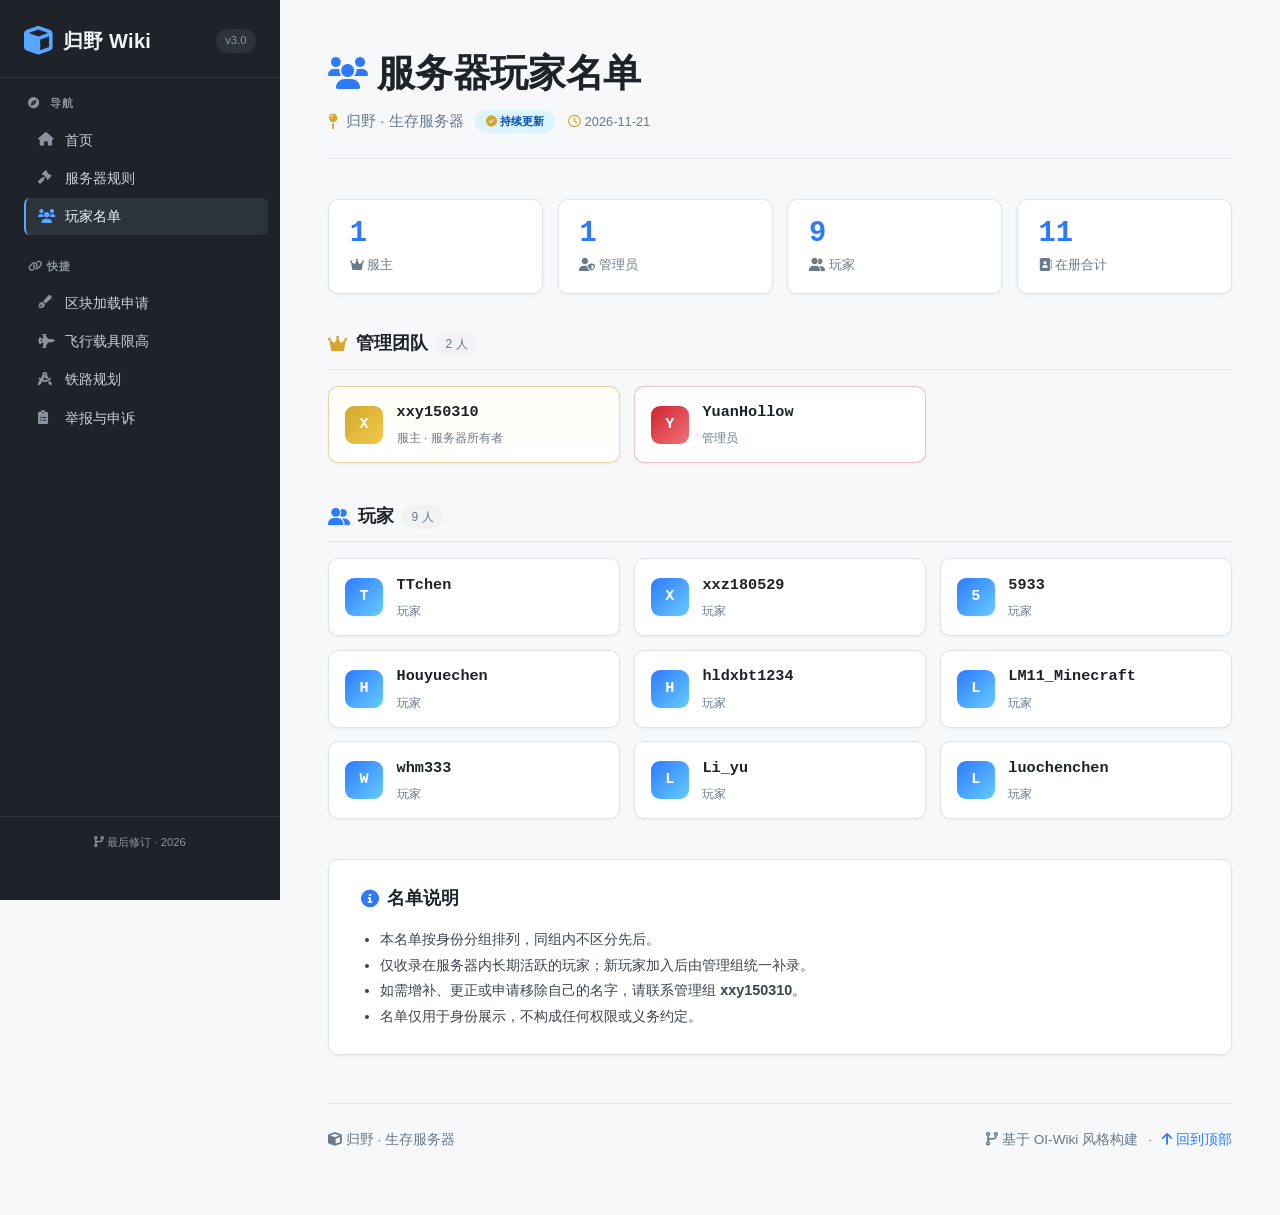
==== players.html @ c6d35677 "改为多页结构：新增 players.html 玩家名单页，抽出共用 css/js" ====
<!DOCTYPE html>
<html lang="zh-CN">
<head>
    <meta charset="UTF-8" />
    <meta name="viewport" content="width=device-width, initial-scale=1.0" />
    <title>服务器玩家名单 · 归野 Wiki</title>
    <meta name="description" content="归野生存服务器玩家名录：服主、管理员与玩家名单。" />
    <link rel="stylesheet" href="https://cdnjs.cloudflare.com/ajax/libs/font-awesome/6.0.0-beta3/css/all.min.css" />
    <link rel="stylesheet" href="css/style.css" />
</head>
<body>
    <button class="menu-toggle" id="menuToggle" aria-label="切换导航">
        <i class="fas fa-bars"></i>
        <span style="font-size:0.8rem;font-weight:500;">菜单</span>
    </button>

    <!-- 遮罩 -->
    <div class="overlay" id="overlay"></div>

    <!-- ===== 侧边栏 ===== -->
    <aside class="sidebar" id="sidebar">
        <div class="sidebar-brand">
            <i class="fas fa-cube"></i>
            <span>归野 Wiki</span>
            <small>v3.0</small>
        </div>

        <nav class="sidebar-nav">
            <div class="nav-section">
                <div class="nav-section-title"><i class="fas fa-compass" style="margin-right:0.4rem;"></i> 导航</div>
                <a href="index.html"><i class="fas fa-home"></i> 首页</a>
                <a href="rules.html"><i class="fas fa-gavel"></i> 服务器规则</a>
                <a class="active" href="players.html"><i class="fas fa-users"></i> 玩家名单</a>
            </div>

            <div class="nav-section">
                <div class="nav-section-title"><i class="fas fa-link"></i> 快捷</div>
                <a href="https://v.wjx.cn/vm/YYvvb5z.aspx" target="_blank"><i class="fas fa-pen-fancy"></i> 区块加载申请</a>
                <a href="rules.html#acc-kafu"><i class="fas fa-fighter-jet"></i> 飞行载具限高</a>
                <a href="rules.html#acc-rail"><i class="fas fa-drafting-compass"></i> 铁路规划</a>
                <a href="rules.html#acc-punish"><i class="fas fa-clipboard-list"></i> 举报与申诉</a>
            </div>
        </nav>

        <div style="padding:1rem 1.5rem;font-size:0.7rem;color:#8b949e;border-top:1px solid #2d333b;margin-top:auto;text-align:center;">
            <i class="fas fa-code-branch"></i> 最后修订 · 2026
        </div>
    </aside>

    <!-- ===== 主内容 ===== -->
    <main class="main" id="top">

        <div class="page active" id="page-players">
            <header class="page-header">
                <h1><i class="fas fa-users"></i> 服务器玩家名单</h1>
                <div class="subtitle">
                    <i class="fas fa-map-pin"></i> 归野 · 生存服务器
                    <span class="badge"><i class="fas fa-check-circle"></i> 持续更新</span>
                    <span style="color:var(--text-muted);font-size:0.8rem;margin-left:0.3rem;">
                        <i class="far fa-clock"></i> 2026-11-21
                    </span>
                </div>
            </header>

            <div class="stat-grid">
                <div class="stat-card">
                    <div class="stat-value">1</div>
                    <div class="stat-label"><i class="fas fa-crown"></i> 服主</div>
                </div>
                <div class="stat-card">
                    <div class="stat-value">1</div>
                    <div class="stat-label"><i class="fas fa-user-shield"></i> 管理员</div>
                </div>
                <div class="stat-card">
                    <div class="stat-value">9</div>
                    <div class="stat-label"><i class="fas fa-user-group"></i> 玩家</div>
                </div>
                <div class="stat-card">
                    <div class="stat-value">11</div>
                    <div class="stat-label"><i class="fas fa-address-book"></i> 在册合计</div>
                </div>
            </div>

            <section class="roster-section">
                <h2 class="roster-title">
                    <i class="fas fa-crown" style="color:var(--accent-orange);"></i> 管理团队
                    <span class="count">2 人</span>
                </h2>
                <div class="roster-grid">
            <div class="player-card owner">
                <div class="player-avatar">x</div>
                <div class="player-info">
                    <div class="player-name">xxy150310</div>
                    <div class="player-role">服主 · 服务器所有者</div>
                </div>
            </div>
            <div class="player-card admin">
                <div class="player-avatar">Y</div>
                <div class="player-info">
                    <div class="player-name">YuanHollow</div>
                    <div class="player-role">管理员</div>
                </div>
            </div>
                </div>
            </section>

            <section class="roster-section">
                <h2 class="roster-title">
                    <i class="fas fa-user-group" style="color:var(--accent-blue);"></i> 玩家
                    <span class="count">9 人</span>
                </h2>
                <div class="roster-grid">
            <div class="player-card player">
                <div class="player-avatar">T</div>
                <div class="player-info">
                    <div class="player-name">TTchen</div>
                    <div class="player-role">玩家</div>
                </div>
            </div>
            <div class="player-card player">
                <div class="player-avatar">x</div>
                <div class="player-info">
                    <div class="player-name">xxz180529</div>
                    <div class="player-role">玩家</div>
                </div>
            </div>
            <div class="player-card player">
                <div class="player-avatar">5</div>
                <div class="player-info">
                    <div class="player-name">5933</div>
                    <div class="player-role">玩家</div>
                </div>
            </div>
            <div class="player-card player">
                <div class="player-avatar">H</div>
                <div class="player-info">
                    <div class="player-name">Houyuechen</div>
                    <div class="player-role">玩家</div>
                </div>
            </div>
            <div class="player-card player">
                <div class="player-avatar">h</div>
                <div class="player-info">
                    <div class="player-name">hldxbt1234</div>
                    <div class="player-role">玩家</div>
                </div>
            </div>
            <div class="player-card player">
                <div class="player-avatar">L</div>
                <div class="player-info">
                    <div class="player-name">LM11_Minecraft</div>
                    <div class="player-role">玩家</div>
                </div>
            </div>
            <div class="player-card player">
                <div class="player-avatar">w</div>
                <div class="player-info">
                    <div class="player-name">whm333</div>
                    <div class="player-role">玩家</div>
                </div>
            </div>
            <div class="player-card player">
                <div class="player-avatar">L</div>
                <div class="player-info">
                    <div class="player-name">Li_yu</div>
                    <div class="player-role">玩家</div>
                </div>
            </div>
            <div class="player-card player">
                <div class="player-avatar">l</div>
                <div class="player-info">
                    <div class="player-name">luochenchen</div>
                    <div class="player-role">玩家</div>
                </div>
            </div>
                </div>
            </section>

            <section style="margin-top:2.5rem;">
                <div style="background:var(--bg-card);border-radius:var(--radius);border:1px solid var(--border-light);padding:1.5rem 2rem;box-shadow:var(--shadow-sm);">
                    <h3 style="font-size:1.1rem;font-weight:700;margin-bottom:0.8rem;display:flex;align-items:center;gap:0.5rem;">
                        <i class="fas fa-circle-info" style="color:var(--accent-blue);"></i> 名单说明
                    </h3>
                    <ul style="font-size:0.9rem;color:var(--text-secondary);line-height:1.8;padding-left:1.2rem;">
                        <li>本名单按身份分组排列，同组内不区分先后。</li>
                        <li>仅收录在服务器内长期活跃的玩家；新玩家加入后由管理组统一补录。</li>
                        <li>如需增补、更正或申请移除自己的名字，请联系管理组 <strong>xxy150310</strong>。</li>
                        <li>名单仅用于身份展示，不构成任何权限或义务约定。</li>
                    </ul>
                </div>
            </section>
        </div>

        <!-- 页脚 -->
        <footer class="footer">
            <span>
                <i class="fas fa-cube"></i> 归野 · 生存服务器
            </span>
            <span>
                <i class="fas fa-code-branch"></i> 基于 OI-Wiki 风格构建
                <span style="margin:0 0.4rem;">·</span>
                <a href="#" id="backToTop"><i class="fas fa-arrow-up"></i> 回到顶部</a>
            </span>
        </footer>

    </main>

    <!-- ============================================================ -->
    <!-- JavaScript -->
    <!-- ============================================================ -->
    <script src="js/main.js"></script>
</body>
</html>
---- css/style.css ----
/* ===== 全局重置 & 基础 ===== */
* {
    margin: 0;
    padding: 0;
    box-sizing: border-box;
}

:root {
    --bg-primary: #f6f8fa;
    --bg-sidebar: #1e2229;
    --bg-card: #ffffff;
    --text-primary: #1e2229;
    --text-secondary: #3d444d;
    --text-muted: #6a7a8a;
    --border-light: #e1e4e8;
    --accent-blue: #2d7aff;
    --accent-green: #2da44e;
    --accent-orange: #d4a72c;
    --accent-red: #cf222e;
    --shadow-sm: 0 1px 3px rgba(0, 0, 0, 0.06);
    --shadow-md: 0 4px 16px rgba(0, 0, 0, 0.08);
    --radius: 10px;
    --transition: 0.25s ease;
    --font-sans: -apple-system, BlinkMacSystemFont, "Segoe UI", Roboto, "Helvetica Neue", Arial, sans-serif;
    --font-mono: "SF Mono", "Fira Code", "Consolas", monospace;
}

html {
    font-size: 16px;
    scroll-behavior: smooth;
}

body {
    font-family: var(--font-sans);
    background: var(--bg-primary);
    color: var(--text-primary);
    line-height: 1.7;
    display: flex;
    min-height: 100vh;
}

/* ===== 侧边栏 ===== */
.sidebar {
    position: fixed;
    top: 0;
    left: 0;
    bottom: 0;
    width: 280px;
    background: var(--bg-sidebar);
    color: #c8d0d9;
    padding: 1.5rem 0 2rem 0;
    overflow-y: auto;
    z-index: 1000;
    display: flex;
    flex-direction: column;
    transition: transform 0.3s ease;
}

.sidebar::-webkit-scrollbar {
    width: 4px;
}
.sidebar::-webkit-scrollbar-thumb {
    background: #3d444d;
    border-radius: 4px;
}
.sidebar::-webkit-scrollbar-track {
    background: transparent;
}

.sidebar-brand {
    padding: 0 1.5rem 1.2rem 1.5rem;
    border-bottom: 1px solid #2d333b;
    display: flex;
    align-items: center;
    gap: 0.6rem;
    flex-shrink: 0;
}

.sidebar-brand i {
    font-size: 1.8rem;
    color: #58a6ff;
}

.sidebar-brand span {
    font-size: 1.25rem;
    font-weight: 700;
    color: #f0f6fc;
    letter-spacing: 0.3px;
}

.sidebar-brand small {
    font-size: 0.7rem;
    font-weight: 400;
    color: #8b949e;
    margin-left: auto;
    background: #2d333b;
    padding: 0.15rem 0.6rem;
    border-radius: 20px;
}

.sidebar-nav {
    flex: 1;
    padding: 1rem 0.75rem 1rem 1.5rem;
}

.sidebar-nav .nav-section {
    margin-bottom: 1.4rem;
}

.sidebar-nav .nav-section-title {
    font-size: 0.7rem;
    font-weight: 600;
    text-transform: uppercase;
    letter-spacing: 0.8px;
    color: #8b949e;
    margin-bottom: 0.5rem;
    padding-left: 0.25rem;
}

.sidebar-nav a {
    display: flex;
    align-items: center;
    gap: 0.6rem;
    padding: 0.4rem 0.75rem;
    border-radius: 6px;
    color: #c8d0d9;
    text-decoration: none;
    font-size: 0.9rem;
    transition: background var(--transition), color var(--transition);
    border-left: 2px solid transparent;
    margin-bottom: 1px;
    cursor: pointer;
}

.sidebar-nav a i {
    width: 1.1rem;
    font-size: 0.85rem;
    color: #8b949e;
    transition: color var(--transition);
}

.sidebar-nav a:hover {
    background: #2d333b;
    color: #f0f6fc;
}
.sidebar-nav a:hover i {
    color: #58a6ff;
}

.sidebar-nav a.active {
    background: #2d333b;
    color: #f0f6fc;
    border-left-color: #58a6ff;
}
.sidebar-nav a.active i {
    color: #58a6ff;
}

/* ===== 主内容 ===== */
.main {
    margin-left: 280px;
    flex: 1;
    padding: 2.5rem 3rem 4rem 3rem;
    max-width: 1100px;
}

/* ===== 页面切换 ===== */
.page {
    display: none;
    animation: fadeIn 0.3s ease;
}
.page.active {
    display: block;
}

@keyframes fadeIn {
    from {
        opacity: 0;
        transform: translateY(10px);
    }
    to {
        opacity: 1;
        transform: translateY(0);
    }
}

/* ===== 头部 ===== */
.page-header {
    margin-bottom: 2.5rem;
    padding-bottom: 1.5rem;
    border-bottom: 1px solid var(--border-light);
}

.page-header h1 {
    font-size: 2.4rem;
    font-weight: 700;
    letter-spacing: -0.3px;
    display: flex;
    align-items: center;
    gap: 0.6rem;
}

.page-header h1 i {
    color: var(--accent-blue);
    font-size: 2rem;
}

.page-header .subtitle {
    color: var(--text-muted);
    font-size: 0.95rem;
    margin-top: 0.2rem;
    display: flex;
    align-items: center;
    gap: 0.5rem;
    flex-wrap: wrap;
}

.page-header .subtitle i {
    color: var(--accent-orange);
}

.page-header .subtitle .badge {
    background: #ddf4ff;
    color: #0550ae;
    font-size: 0.7rem;
    font-weight: 600;
    padding: 0.1rem 0.7rem;
    border-radius: 20px;
    margin-left: 0.2rem;
}

/* ===== 首页卡片 ===== */
.home-grid {
    display: grid;
    grid-template-columns: 2fr 1fr;
    gap: 1.8rem;
    margin-top: 0.5rem;
}

@media (max-width: 820px) {
    .home-grid {
        grid-template-columns: 1fr;
        gap: 1.2rem;
    }
}

.home-card {
    background: var(--bg-card);
    border-radius: var(--radius);
    border: 1px solid var(--border-light);
    padding: 1.2rem 1.8rem;
    box-shadow: var(--shadow-sm);
}

.home-card .card-title {
    font-size: 1.1rem;
    font-weight: 700;
    margin-bottom: 0.6rem;
    display: flex;
    align-items: center;
    gap: 0.5rem;
}
.home-card .card-title i {
    color: var(--accent-blue);
}

.home-card .card-body {
    color: var(--text-secondary);
    font-size: 0.95rem;
}

.news-item {
    padding: 0.4rem 0;
    border-bottom: 1px solid var(--border-light);
}
.news-item:last-child {
    border-bottom: none;
}
.news-item .news-date {
    font-size: 0.75rem;
    color: var(--text-muted);
    margin-right: 0.6rem;
    font-weight: 600;
}
.news-item .news-title {
    color: var(--text-primary);
}
.news-item .news-desc {
    display: block;
    font-size: 0.85rem;
    color: var(--text-muted);
    margin-top: 0.05rem;
    padding-left: 0.2rem;
}

.map-placeholder {
    background: #eef2f6;
    border-radius: var(--radius);
    padding: 2rem 1rem;
    text-align: center;
    color: var(--text-muted);
    font-size: 0.9rem;
    border: 1px dashed var(--border-light);
    min-height: 120px;
    display: flex;
    flex-direction: column;
    align-items: center;
    justify-content: center;
}
.map-placeholder i {
    font-size: 2.4rem;
    color: var(--text-muted);
    margin-bottom: 0.4rem;
}

.quick-links {
    display: flex;
    flex-wrap: wrap;
    gap: 0.4rem 0.8rem;
    margin-top: 0.2rem;
}
.quick-links a {
    color: var(--accent-blue);
    text-decoration: none;
    font-size: 0.9rem;
    border-bottom: 1px dotted transparent;
    transition: border-color var(--transition);
}
.quick-links a:hover {
    border-bottom-color: var(--accent-blue);
}

/* ===== 代码折叠与复制 ===== */
.btn-code-toggle, .btn-code-copy {
    background: var(--bg-card);
    border: 1px solid var(--border-light);
    border-radius: 6px;
    padding: 0.15rem 0.7rem;
    font-size: 0.75rem;
    font-weight: 500;
    color: var(--text-secondary);
    cursor: pointer;
    transition: background var(--transition), color var(--transition);
    font-family: var(--font-sans);
}
.btn-code-toggle:hover, .btn-code-copy:hover {
    background: #f0f2f4;
    color: var(--text-primary);
}
.btn-code-copy {
    margin-left: 0.4rem;
}
.btn-code-copy i {
    margin-right: 0.2rem;
}

.code-block {
    background: #1e2229;
    border-radius: var(--radius);
    padding: 0.8rem 1.2rem;
    overflow-x: auto;
    font-family: var(--font-mono);
    font-size: 0.75rem;
    line-height: 1.5;
    color: #f0f6fc;
    margin: 0.5rem 0 0.2rem 0;
}
.code-block pre {
    margin: 0;
    font-family: var(--font-mono);
    font-size: 0.75rem;
    line-height: 1.5;
    color: #f0f6fc;
    white-space: pre-wrap;
    word-break: break-all;
}
.code-block .comment { color: #8b949e; }
.code-block .keyword { color: #ff7b72; }
.code-block .string { color: #a5d6ff; }
.code-block .func { color: #d2a8ff; }
.code-block .number { color: #a5d6ff; }
.code-block .operator { color: #ff7b72; }
.code-block .builtin { color: #ff7b72; }
.code-block .var { color: #f0f6fc; }

/* ===== 规则折叠面板 ===== */
.accordion {
    margin-bottom: 0.5rem;
}

.accordion-item {
    background: var(--bg-card);
    border-radius: var(--radius);
    border: 1px solid var(--border-light);
    margin-bottom: 0.8rem;
    box-shadow: var(--shadow-sm);
    overflow: hidden;
    transition: box-shadow var(--transition), border-color var(--transition);
}

.accordion-item:hover {
    box-shadow: var(--shadow-md);
    border-color: #d0d7de;
}

.accordion-header {
    padding: 0.9rem 1.8rem;
    cursor: pointer;
    display: flex;
    align-items: center;
    gap: 0.6rem;
    user-select: none;
    transition: background var(--transition);
    background: var(--bg-card);
}

.accordion-header:hover {
    background: #f8f9fb;
}

.accordion-header .accordion-icon {
    font-size: 1.2rem;
    color: var(--accent-blue);
    width: 1.6rem;
    text-align: center;
}

.accordion-header .accordion-title {
    font-size: 1.15rem;
    font-weight: 700;
    flex: 1;
}

.accordion-header .accordion-badge {
    font-size: 0.7rem;
    font-weight: 600;
    padding: 0.05rem 0.7rem;
    border-radius: 20px;
    background: #f0f2f4;
    color: #3d444d;
    margin-right: 0.4rem;
}

.accordion-header .accordion-arrow {
    color: var(--text-muted);
    transition: transform var(--transition);
    font-size: 0.9rem;
}

.accordion-item.open .accordion-arrow {
    transform: rotate(180deg);
}

.accordion-body {
    display: none;
    padding: 0 1.8rem 1.5rem 1.8rem;
    border-top: 1px solid var(--border-light);
    background: #fafbfc;
}

.accordion-item.open .accordion-body {
    display: block;
}

.accordion-body .rule-card {
    background: var(--bg-card);
    border-radius: var(--radius);
    border: 1px solid var(--border-light);
    padding: 1rem 1.5rem;
    margin-top: 0.8rem;
    box-shadow: var(--shadow-sm);
    transition: box-shadow var(--transition), border-color var(--transition);
}

.accordion-body .rule-card:hover {
    box-shadow: var(--shadow-md);
    border-color: #d0d7de;
}

.accordion-body .rule-card .rule-head {
    display: flex;
    align-items: flex-start;
    gap: 0.8rem;
}

.accordion-body .rule-card .rule-number {
    font-family: var(--font-mono);
    font-weight: 700;
    font-size: 0.85rem;
    color: var(--accent-blue);
    background: #ddf4ff;
    padding: 0 0.6rem;
    border-radius: 4px;
    line-height: 1.8;
    white-space: nowrap;
    flex-shrink: 0;
    margin-top: 0.1rem;
}

.accordion-body .rule-card .rule-body {
    flex: 1;
    font-size: 0.95rem;
    color: var(--text-secondary);
}

.accordion-body .rule-card .rule-body strong {
    color: var(--text-primary);
}

.accordion-body .rule-card .rule-body .tag {
    display: inline-block;
    font-size: 0.7rem;
    font-weight: 600;
    padding: 0 0.5rem;
    border-radius: 12px;
    line-height: 1.6;
    margin-right: 0.2rem;
    background: #f0f2f4;
    color: #3d444d;
}
.accordion-body .rule-card .rule-body .tag.warn {
    background: #fff3d4;
    color: #9e6a03;
}
.accordion-body .rule-card .rule-body .tag.danger {
    background: #ffe3e6;
    color: #b31d28;
}
.accordion-body .rule-card .rule-body .tag.info {
    background: #ddf4ff;
    color: #0550ae;
}
.accordion-body .rule-card .rule-body .tag.green {
    background: #dafbe1;
    color: #116329;
}

.accordion-body .rule-card .rule-body ul,
.accordion-body .rule-card .rule-body ol {
    padding-left: 1.4rem;
    margin: 0.4rem 0 0.2rem 0;
}

.accordion-body .rule-card .rule-body ul li,
.accordion-body .rule-card .rule-body ol li {
    margin-bottom: 0.2rem;
}

.accordion-body .rule-card .rule-body .code-inline {
    font-family: var(--font-mono);
    background: #f0f2f4;
    padding: 0.05rem 0.5rem;
    border-radius: 4px;
    font-size: 0.85rem;
    color: #1e2229;
}

.accordion-body .rule-card .rule-body .link-icon {
    color: var(--accent-blue);
    text-decoration: none;
    border-bottom: 1px dotted var(--accent-blue);
}
.accordion-body .rule-card .rule-body .link-icon:hover {
    border-bottom-style: solid;
}

.accordion-body .rule-card .callout {
    border-left: 4px solid var(--accent-blue);
    background: #f6f8fa;
    padding: 0.6rem 1.2rem;
    border-radius: 0 var(--radius) var(--radius) 0;
    margin: 0.6rem 0 0.2rem 0;
    font-size: 0.9rem;
}
.accordion-body .rule-card .callout.warning {
    border-left-color: var(--accent-orange);
    background: #fffdf5;
}
.accordion-body .rule-card .callout.danger {
    border-left-color: var(--accent-red);
    background: #fff6f7;
}
.accordion-body .rule-card .callout i {
    margin-right: 0.4rem;
}

/* ===== 页脚 ===== */
.footer {
    margin-top: 3rem;
    padding-top: 1.5rem;
    border-top: 1px solid var(--border-light);
    font-size: 0.85rem;
    color: var(--text-muted);
    display: flex;
    justify-content: space-between;
    flex-wrap: wrap;
    gap: 0.5rem;
}

.footer a {
    color: var(--accent-blue);
    text-decoration: none;
}
.footer a:hover {
    text-decoration: underline;
}

/* ===== 响应式 ===== */
@media (max-width: 820px) {
    .sidebar {
        transform: translateX(-100%);
        width: 280px;
    }
    .sidebar.open {
        transform: translateX(0);
    }

    .main {
        margin-left: 0;
        padding: 1.5rem 1.2rem 2.5rem 1.2rem;
    }

    .page-header h1 {
        font-size: 1.8rem;
    }

    .home-grid {
        grid-template-columns: 1fr;
        gap: 1.2rem;
    }

    .accordion-header {
        padding: 0.7rem 1.2rem;
    }
    .accordion-body {
        padding: 0 1.2rem 1.2rem 1.2rem;
    }
    .accordion-body .rule-card {
        padding: 0.8rem 1rem;
    }
    .accordion-body .rule-card .rule-head {
        flex-direction: column;
        gap: 0.2rem;
    }
    .accordion-body .rule-card .rule-number {
        align-self: flex-start;
    }

    .menu-toggle {
        display: flex !important;
    }
}

@media (min-width: 821px) {
    .menu-toggle {
        display: none !important;
    }
}

.menu-toggle {
    position: fixed;
    top: 1rem;
    left: 1rem;
    z-index: 1100;
    background: var(--bg-card);
    border: 1px solid var(--border-light);
    border-radius: 8px;
    padding: 0.5rem 0.7rem;
    font-size: 1.2rem;
    color: var(--text-primary);
    cursor: pointer;
    box-shadow: var(--shadow-sm);
    transition: background var(--transition);
    display: none;
    align-items: center;
    gap: 0.3rem;
}

.menu-toggle:hover {
    background: #f0f2f4;
}

.overlay {
    position: fixed;
    inset: 0;
    background: rgba(0, 0, 0, 0.3);
    z-index: 999;
    display: none;
    backdrop-filter: blur(2px);
}
.overlay.active {
    display: block;
}

@media (max-width: 820px) {
    .overlay.active {
        display: block;
    }
}

@media print {
    .sidebar,
    .menu-toggle,
    .overlay {
        display: none !important;
    }
    .main {
        margin-left: 0 !important;
        padding: 1rem !important;
    }
    .accordion-body {
        display: block !important;
    }
    .accordion-item .accordion-body {
        display: block !important;
    }
    .accordion-header .accordion-arrow {
        display: none;
    }
}

/* ===== 玩家名单页 ===== */
.stat-grid {
    display: grid;
    grid-template-columns: repeat(auto-fit, minmax(140px, 1fr));
    gap: 0.9rem;
    margin-bottom: 2.2rem;
}

.stat-card {
    background: var(--bg-card);
    border: 1px solid var(--border-light);
    border-radius: var(--radius);
    padding: 1.1rem 1.3rem;
    box-shadow: var(--shadow-sm);
}

.stat-value {
    font-size: 1.8rem;
    font-weight: 800;
    line-height: 1.1;
    color: var(--accent-blue);
    font-family: var(--font-mono);
}

.stat-label {
    font-size: 0.8rem;
    color: var(--text-muted);
    margin-top: 0.25rem;
}

.roster-section {
    margin-bottom: 2.4rem;
}

.roster-title {
    display: flex;
    align-items: center;
    gap: 0.5rem;
    font-size: 1.1rem;
    font-weight: 700;
    margin-bottom: 1rem;
    padding-bottom: 0.6rem;
    border-bottom: 1px solid var(--border-light);
}

.roster-title .count {
    font-size: 0.75rem;
    font-weight: 500;
    color: var(--text-muted);
    background: #f0f2f4;
    border-radius: 20px;
    padding: 0.1rem 0.6rem;
}

.roster-grid {
    display: grid;
    grid-template-columns: repeat(auto-fill, minmax(240px, 1fr));
    gap: 0.85rem;
}

.player-card {
    display: flex;
    align-items: center;
    gap: 0.85rem;
    background: var(--bg-card);
    border: 1px solid var(--border-light);
    border-radius: 10px;
    padding: 0.85rem 1rem;
    box-shadow: var(--shadow-sm);
    transition: transform 0.18s ease, box-shadow 0.18s ease, border-color 0.18s ease;
}

.player-card:hover {
    transform: translateY(-2px);
    box-shadow: var(--shadow-md);
    border-color: var(--accent-blue);
}

.player-avatar {
    width: 38px;
    height: 38px;
    flex-shrink: 0;
    border-radius: 9px;
    display: flex;
    align-items: center;
    justify-content: center;
    font-family: var(--font-mono);
    font-size: 0.95rem;
    font-weight: 700;
    color: #fff;
    background: linear-gradient(135deg, #2d7aff, #66ccff);
    text-transform: uppercase;
}

.player-card.owner .player-avatar {
    background: linear-gradient(135deg, #d4a72c, #f2c94c);
}

.player-card.admin .player-avatar {
    background: linear-gradient(135deg, #cf222e, #f2757d);
}

.player-info {
    min-width: 0;
}

.player-name {
    font-family: var(--font-mono);
    font-size: 0.95rem;
    font-weight: 600;
    color: var(--text-primary);
    word-break: break-all;
}

.player-role {
    font-size: 0.75rem;
    color: var(--text-muted);
    margin-top: 0.15rem;
}

.player-card.owner {
    border-color: rgba(212, 167, 44, 0.45);
    background: linear-gradient(180deg, #fffdf5, #ffffff);
}

.player-card.admin {
    border-color: rgba(207, 34, 46, 0.28);
}

@media (max-width: 520px) {
    .roster-grid {
        grid-template-columns: 1fr;
    }
}
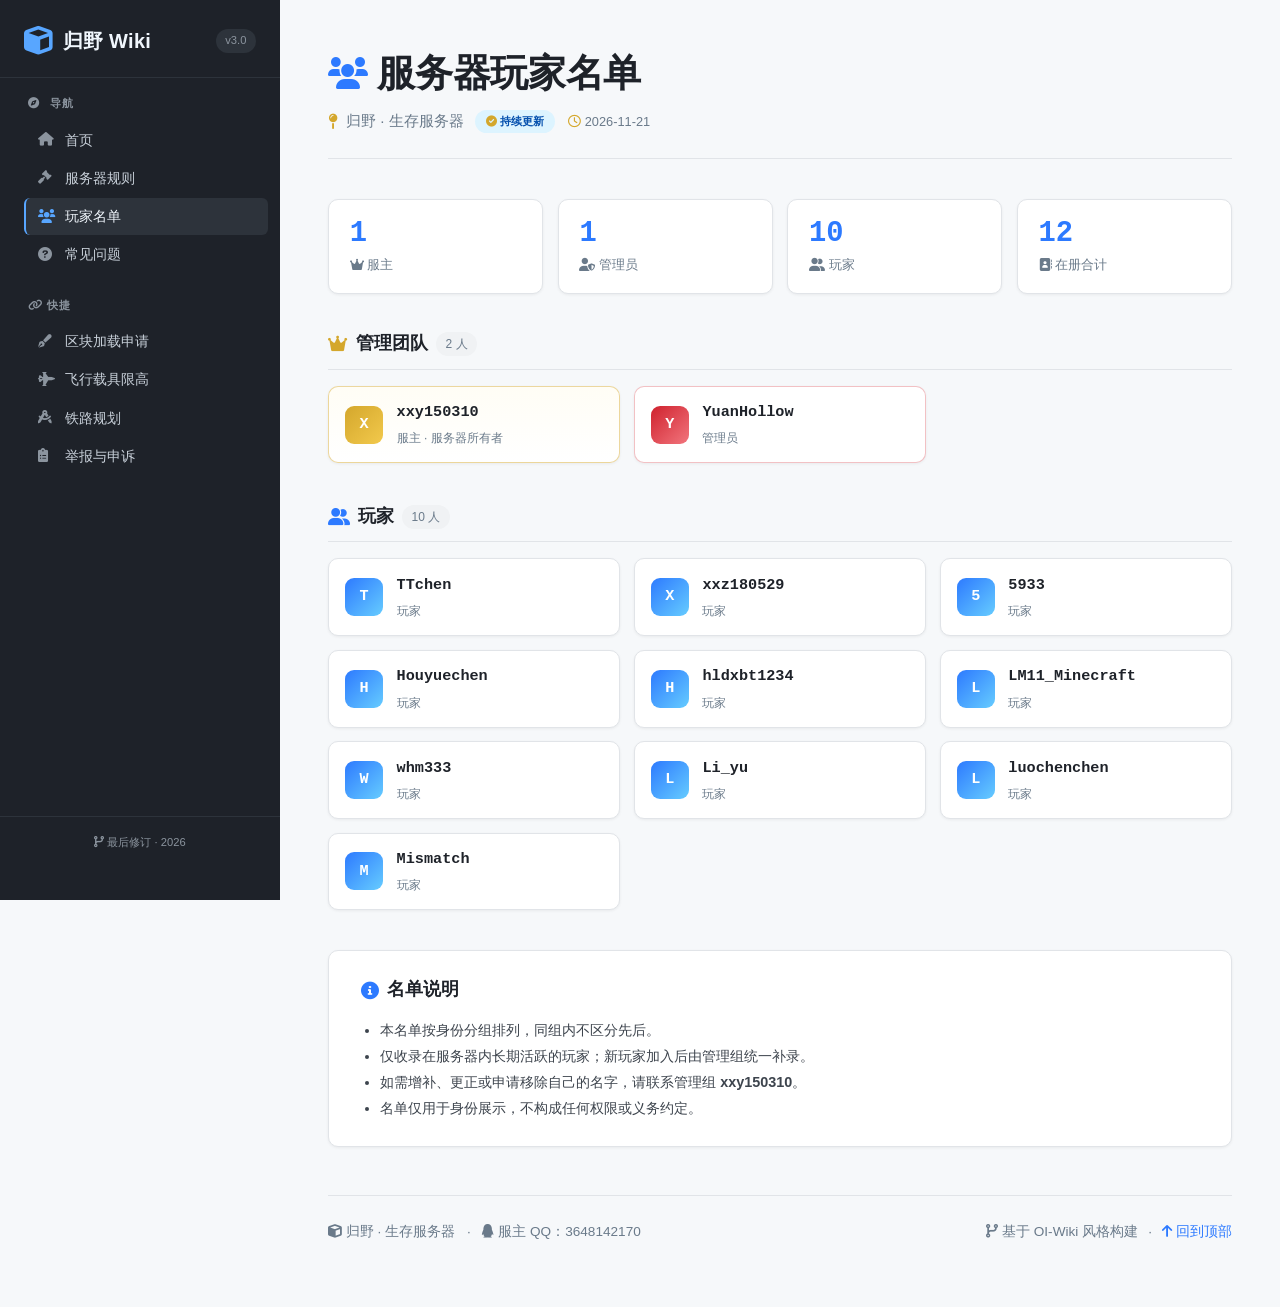
==== commit 758ae81b: "新增实时状态面板、FAQ 页与联系方式；玩家名单加入 Mismatch" ====
--- a/players.html
+++ b/players.html
@@ -31,6 +31,7 @@
                 <a href="index.html"><i class="fas fa-home"></i> 首页</a>
                 <a href="rules.html"><i class="fas fa-gavel"></i> 服务器规则</a>
                 <a class="active" href="players.html"><i class="fas fa-users"></i> 玩家名单</a>
+                <a href="faq.html"><i class="fas fa-question-circle"></i> 常见问题</a>
             </div>
 
             <div class="nav-section">
@@ -72,11 +73,11 @@
                     <div class="stat-label"><i class="fas fa-user-shield"></i> 管理员</div>
                 </div>
                 <div class="stat-card">
-                    <div class="stat-value">9</div>
+                    <div class="stat-value">10</div>
                     <div class="stat-label"><i class="fas fa-user-group"></i> 玩家</div>
                 </div>
                 <div class="stat-card">
-                    <div class="stat-value">11</div>
+                    <div class="stat-value">12</div>
                     <div class="stat-label"><i class="fas fa-address-book"></i> 在册合计</div>
                 </div>
             </div>
@@ -107,7 +108,7 @@
             <section class="roster-section">
                 <h2 class="roster-title">
                     <i class="fas fa-user-group" style="color:var(--accent-blue);"></i> 玩家
-                    <span class="count">9 人</span>
+                    <span class="count">10 人</span>
                 </h2>
                 <div class="roster-grid">
             <div class="player-card player">
@@ -170,6 +171,13 @@
                 <div class="player-avatar">l</div>
                 <div class="player-info">
                     <div class="player-name">luochenchen</div>
+                    <div class="player-role">玩家</div>
+                </div>
+            </div>
+            <div class="player-card player">
+                <div class="player-avatar">M</div>
+                <div class="player-info">
+                    <div class="player-name">Mismatch</div>
                     <div class="player-role">玩家</div>
                 </div>
             </div>
@@ -179,7 +187,7 @@
             <section style="margin-top:2.5rem;">
                 <div style="background:var(--bg-card);border-radius:var(--radius);border:1px solid var(--border-light);padding:1.5rem 2rem;box-shadow:var(--shadow-sm);">
                     <h3 style="font-size:1.1rem;font-weight:700;margin-bottom:0.8rem;display:flex;align-items:center;gap:0.5rem;">
-                        <i class="fas fa-circle-info" style="color:var(--accent-blue);"></i> 名单说明
+                        <i class="fas fa-info-circle" style="color:var(--accent-blue);"></i> 名单说明
                     </h3>
                     <ul style="font-size:0.9rem;color:var(--text-secondary);line-height:1.8;padding-left:1.2rem;">
                         <li>本名单按身份分组排列，同组内不区分先后。</li>
@@ -195,6 +203,8 @@
         <footer class="footer">
             <span>
                 <i class="fas fa-cube"></i> 归野 · 生存服务器
+                <span style="margin:0 0.5rem;">·</span>
+                <i class="fab fa-qq"></i> 服主 QQ：3648142170
             </span>
             <span>
                 <i class="fas fa-code-branch"></i> 基于 OI-Wiki 风格构建
@@ -208,6 +218,7 @@
     <!-- ============================================================ -->
     <!-- JavaScript -->
     <!-- ============================================================ -->
+    <script src="js/config.js"></script>
     <script src="js/main.js"></script>
 </body>
 </html>
--- a/css/style.css
+++ b/css/style.css
@@ -853,3 +853,331 @@
         grid-template-columns: 1fr;
     }
 }
+
+/* ============================================================
+   实时状态面板
+   ============================================================ */
+.status-panel {
+    background: var(--bg-card);
+    border: 1px solid var(--border-light);
+    border-radius: var(--radius);
+    box-shadow: var(--shadow-sm);
+    padding: 1.25rem 1.4rem;
+    margin-bottom: 1.6rem;
+}
+
+.status-head {
+    display: flex;
+    align-items: center;
+    justify-content: space-between;
+    gap: 0.8rem;
+    flex-wrap: wrap;
+    margin-bottom: 1rem;
+}
+
+.status-title {
+    display: flex;
+    align-items: center;
+    gap: 0.55rem;
+    font-size: 1rem;
+    font-weight: 700;
+    min-width: 0;
+}
+
+.status-dot {
+    width: 10px;
+    height: 10px;
+    border-radius: 50%;
+    background: #9aa4af;
+    flex-shrink: 0;
+}
+
+.status-panel[data-state="online"] .status-dot {
+    background: #2da44e;
+    box-shadow: 0 0 0 4px rgba(45, 164, 78, 0.15);
+    animation: stPulse 2s ease-in-out infinite;
+}
+
+.status-panel[data-state="offline"] .status-dot {
+    background: #cf222e;
+    box-shadow: 0 0 0 4px rgba(207, 34, 46, 0.15);
+}
+
+.status-panel[data-state="error"] .status-dot {
+    background: #d4a72c;
+    box-shadow: 0 0 0 4px rgba(212, 167, 44, 0.15);
+}
+
+@keyframes stPulse {
+    0%, 100% { opacity: 1; }
+    50% { opacity: 0.4; }
+}
+
+.status-motd {
+    font-weight: 400;
+    font-size: 0.8rem;
+    color: var(--text-muted);
+    overflow: hidden;
+    text-overflow: ellipsis;
+    white-space: nowrap;
+}
+
+.status-actions {
+    display: flex;
+    align-items: center;
+    gap: 0.6rem;
+    margin-left: auto;
+}
+
+.status-updated {
+    font-size: 0.75rem;
+    color: var(--text-muted);
+}
+
+.btn-refresh {
+    border: 1px solid var(--border-light);
+    background: #f6f8fa;
+    color: var(--text-secondary);
+    border-radius: 6px;
+    padding: 0.3rem 0.7rem;
+    font-size: 0.78rem;
+    cursor: pointer;
+    display: inline-flex;
+    align-items: center;
+    gap: 0.35rem;
+    transition: all 0.15s ease;
+    font-family: inherit;
+}
+
+.btn-refresh:hover {
+    border-color: var(--accent-blue);
+    color: var(--accent-blue);
+    background: #fff;
+}
+
+.btn-refresh.spinning i {
+    animation: stSpin 0.9s linear infinite;
+}
+
+@keyframes stSpin {
+    to { transform: rotate(360deg); }
+}
+
+.status-grid {
+    display: grid;
+    grid-template-columns: repeat(4, 1fr);
+    gap: 0.8rem;
+}
+
+.status-tile {
+    background: #f8fafc;
+    border: 1px solid var(--border-light);
+    border-radius: 9px;
+    padding: 0.75rem 0.9rem;
+}
+
+.st-label {
+    font-size: 0.75rem;
+    color: var(--text-muted);
+    display: flex;
+    align-items: center;
+    gap: 0.35rem;
+}
+
+.st-value {
+    font-family: var(--font-mono);
+    font-size: 1.45rem;
+    font-weight: 800;
+    line-height: 1.3;
+    margin-top: 0.15rem;
+    color: var(--text-primary);
+}
+
+.st-value.is-online { color: var(--accent-green); }
+.st-value.is-offline { color: var(--accent-red); }
+.st-value.is-muted { color: #9aa4af; }
+
+.st-sub {
+    font-size: 0.7rem;
+    color: #8b949e;
+    margin-top: 0.1rem;
+    white-space: nowrap;
+    overflow: hidden;
+    text-overflow: ellipsis;
+}
+
+.status-addr {
+    display: flex;
+    flex-wrap: wrap;
+    gap: 0.6rem 1.8rem;
+    margin-top: 0.95rem;
+    padding-top: 0.85rem;
+    border-top: 1px dashed var(--border-light);
+}
+
+.addr-item {
+    display: flex;
+    align-items: center;
+    gap: 0.5rem;
+    font-size: 0.85rem;
+}
+
+.addr-label {
+    color: var(--text-muted);
+    font-size: 0.75rem;
+}
+
+.addr-item code {
+    font-family: var(--font-mono);
+    background: #f0f2f4;
+    padding: 0.15rem 0.55rem;
+    border-radius: 4px;
+    font-size: 0.82rem;
+    color: var(--text-primary);
+}
+
+.btn-copy {
+    border: 1px solid var(--border-light);
+    background: #fff;
+    color: var(--text-muted);
+    border-radius: 5px;
+    width: 26px;
+    height: 26px;
+    cursor: pointer;
+    display: inline-flex;
+    align-items: center;
+    justify-content: center;
+    font-size: 0.72rem;
+    transition: all 0.15s ease;
+}
+
+.btn-copy:hover {
+    color: var(--accent-blue);
+    border-color: var(--accent-blue);
+}
+
+.btn-copy.done {
+    color: var(--accent-green);
+    border-color: var(--accent-green);
+}
+
+.online-list {
+    margin-top: 0.9rem;
+    display: flex;
+    flex-wrap: wrap;
+    gap: 0.4rem;
+    align-items: center;
+}
+
+.online-list .chip {
+    font-family: var(--font-mono);
+    font-size: 0.75rem;
+    background: #eef6ff;
+    color: #0550ae;
+    border: 1px solid #cfe4ff;
+    border-radius: 20px;
+    padding: 0.12rem 0.6rem;
+}
+
+/* ============================================================
+   FAQ
+   ============================================================ */
+.faq-group {
+    margin-bottom: 1.4rem;
+}
+
+.faq-group-title {
+    font-size: 1.05rem;
+    font-weight: 700;
+    margin: 0 0 0.8rem 0;
+    display: flex;
+    align-items: center;
+    gap: 0.5rem;
+}
+
+.faq-group-title i {
+    color: var(--accent-blue);
+}
+
+.faq .accordion-header {
+    padding: 0.8rem 1.4rem;
+}
+
+.faq .accordion-header .accordion-title {
+    font-size: 0.98rem;
+    font-weight: 600;
+}
+
+.faq .accordion-header .accordion-icon {
+    font-size: 1rem;
+    width: 1.3rem;
+}
+
+.faq .accordion-body {
+    padding: 0 1.4rem 1.2rem 1.4rem;
+    font-size: 0.9rem;
+    line-height: 1.75;
+    color: var(--text-secondary);
+}
+
+.faq .accordion-body p + p {
+    margin-top: 0.55rem;
+}
+
+.faq .accordion-body ul {
+    margin: 0.4rem 0 0 1.2rem;
+}
+
+.faq .accordion-body li {
+    margin-bottom: 0.25rem;
+}
+
+/* ============================================================
+   联系方式 / 信息行
+   ============================================================ */
+.contact-row {
+    display: flex;
+    align-items: center;
+    justify-content: space-between;
+    gap: 0.6rem;
+    padding: 0.5rem 0;
+    font-size: 0.85rem;
+    border-bottom: 1px dashed var(--border-light);
+}
+
+.contact-row:last-child {
+    border-bottom: none;
+}
+
+.contact-role {
+    color: var(--text-muted);
+    font-size: 0.75rem;
+    display: block;
+}
+
+.contact-val {
+    font-family: var(--font-mono);
+    font-weight: 600;
+    color: var(--text-primary);
+}
+
+.info-note {
+    font-size: 0.75rem;
+    color: var(--text-muted);
+    line-height: 1.6;
+    margin-top: 0.7rem;
+    padding-top: 0.6rem;
+    border-top: 1px dashed var(--border-light);
+}
+
+@media (max-width: 900px) {
+    .status-grid {
+        grid-template-columns: repeat(2, 1fr);
+    }
+}
+
+@media (max-width: 520px) {
+    .status-grid {
+        grid-template-columns: 1fr;
+    }
+}
